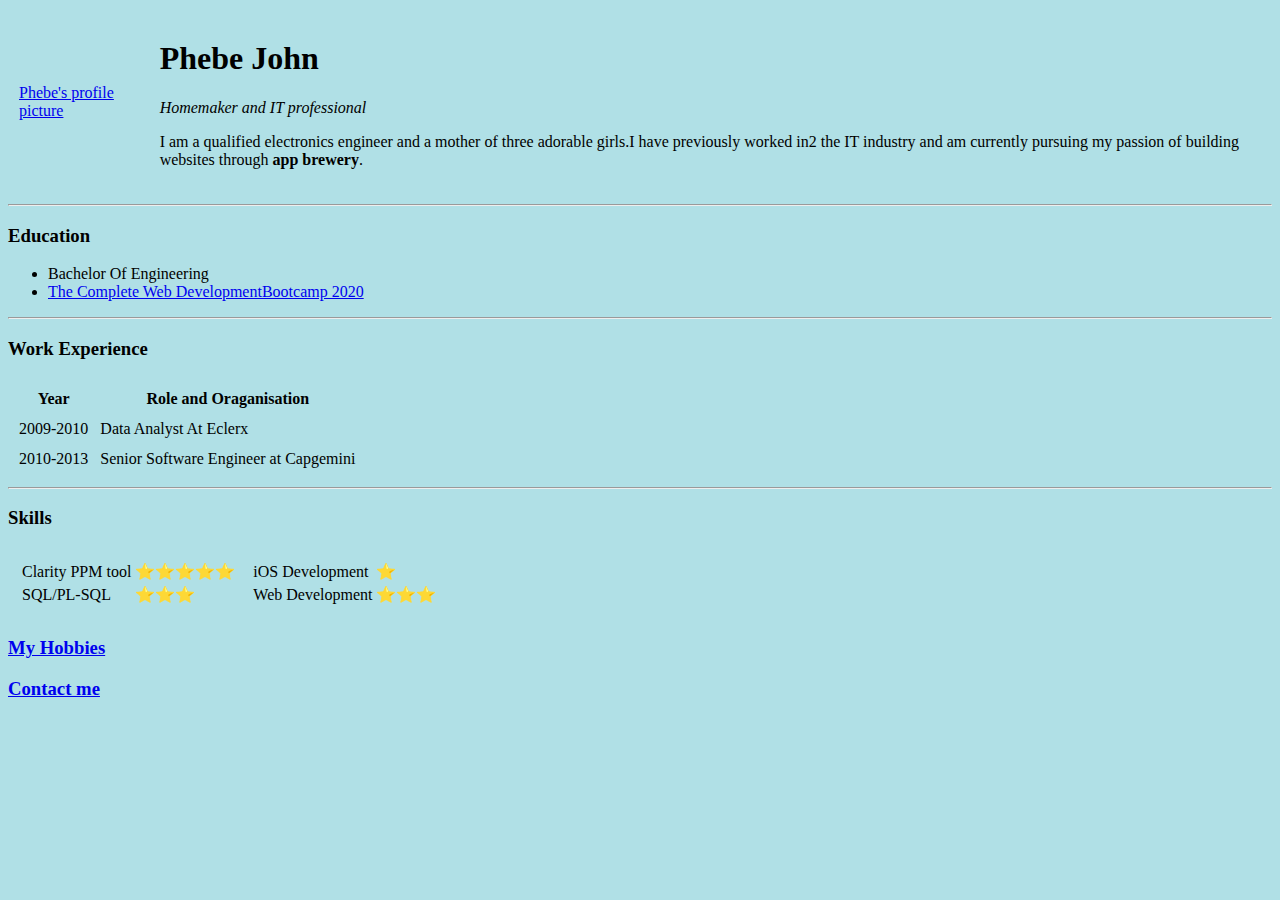
==== index.html @ 88fc774b "Add files via upload" ====
<!DOCTYPE html>
<html lang="en">

<head>
  <meta charset="UTF-8">
  <meta name="viewport" content="width=device-width, initial-scale=1.0">
  <meta http-equiv="X-UA-Compatible" content="ie=edge">

  <title>Phebe's Personal Site</title>
</head>

<body style="background-color:powderblue;">
  <table cellSpacing="10">
    <tr>
      <td><a href="images/phebe.png">Phebe's profile picture</a></td>

      <td>
        <h1>Phebe John</h1>
        <p><em>Homemaker and IT professional</em></p>
        <p>I am a qualified electronics engineer and a mother of three adorable girls.I have previously worked in2 the IT industry and am currently pursuing my passion of building websites through <b>app brewery</b>.</p>
      </td>
    </tr>
  </table>
  <hr>
  <h3>Education</h3>
  <ul>
    <li>Bachelor Of Engineering</li>
    <li><a href="https://www.udemy.com/course/the-complete-web-development-bootcamp/learn/lecture/12287450#overview">The Complete Web DevelopmentBootcamp 2020</a> </li>
  </ul>
  <hr>
  <h3>Work Experience</h3>
  <table cellSpacing="10">
    <thead>
      <tr>
        <th>Year</th>
        <th>Role and Oraganisation</th>
      </tr>
    </thead>
    <tr>
      <td>2009-2010 </td>
      <td>Data Analyst At Eclerx</td>
    </tr>
    <tr>
      <td>2010-2013</td>
      <td> Senior Software Engineer at Capgemini</td>
    </tr>
  </table>
  <hr>
  <h3>Skills</h3>
  <table cellSpacing="10">
    <tr>
      <td>
        <table>
          <tr>
            <td>Clarity PPM tool</td>
            <td>⭐⭐⭐⭐⭐</td>
          </tr>
          <tr>
            <td>SQL/PL-SQL</td>
            <td>⭐⭐⭐</td>
          </tr>
        </table>
      </td>
      <td>
        <table>
          <tr>
            <td>iOS Development</td>
            <td>⭐</td>
          </tr>
          <tr>
            <td>Web Development</td>
            <td>⭐⭐⭐</td>
          </tr>
        </table>
      </td>
    </tr>
  </table>
  <h3><a href="hobbies.html">My Hobbies</a></h3>
  <h3><a href="contact.html">Contact me</a></h3>
</body>

</html>
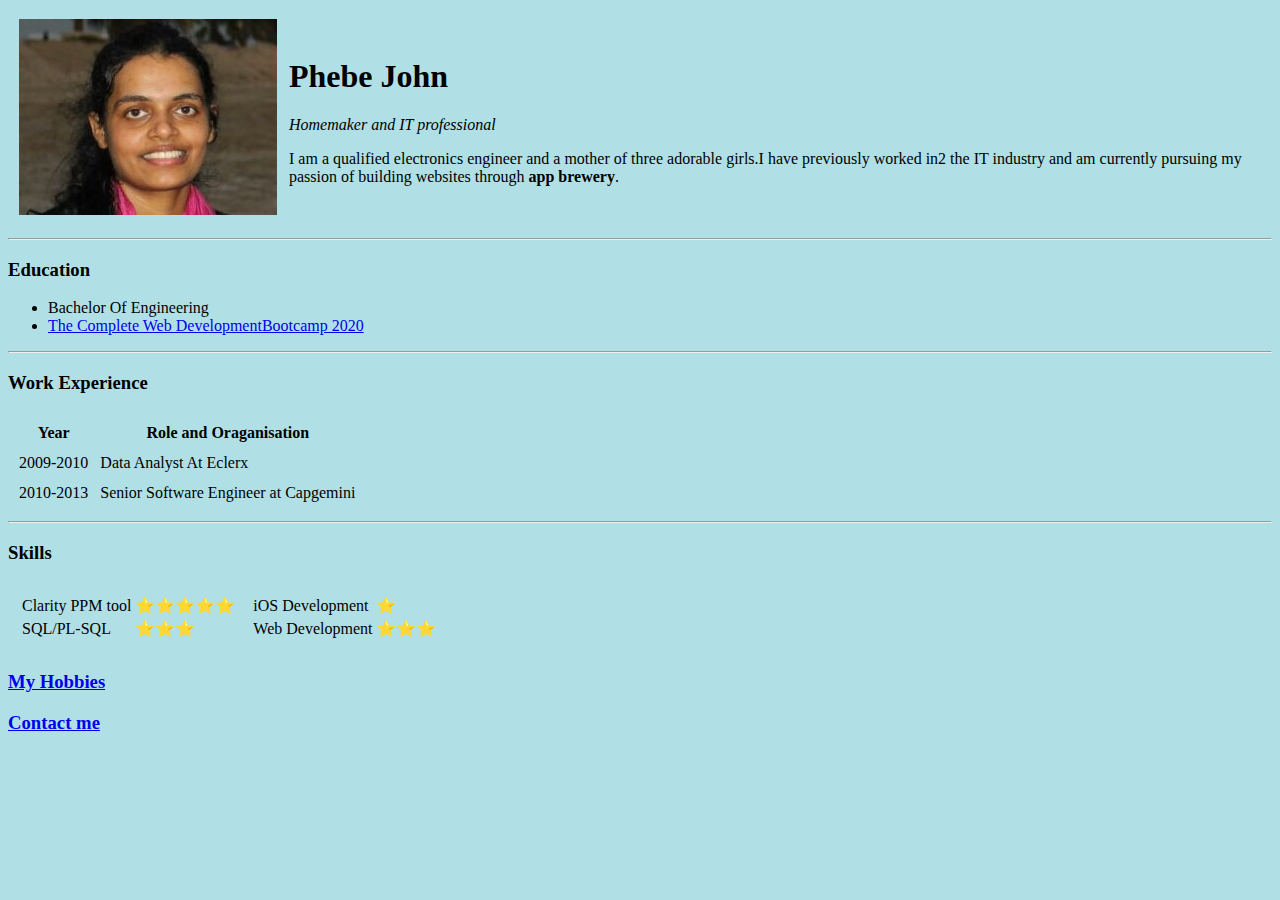
==== commit 603b971f: "Add files via upload" ====
--- a/index.html
+++ b/index.html
@@ -12,7 +12,7 @@
 <body style="background-color:powderblue;">
   <table cellSpacing="10">
     <tr>
-      <td><a href="images/phebe.png">Phebe's profile picture</a></td>
+      <td><img src="images/phebe.png" alt="Phebe's profile picture"></td>
 
       <td>
         <h1>Phebe John</h1>
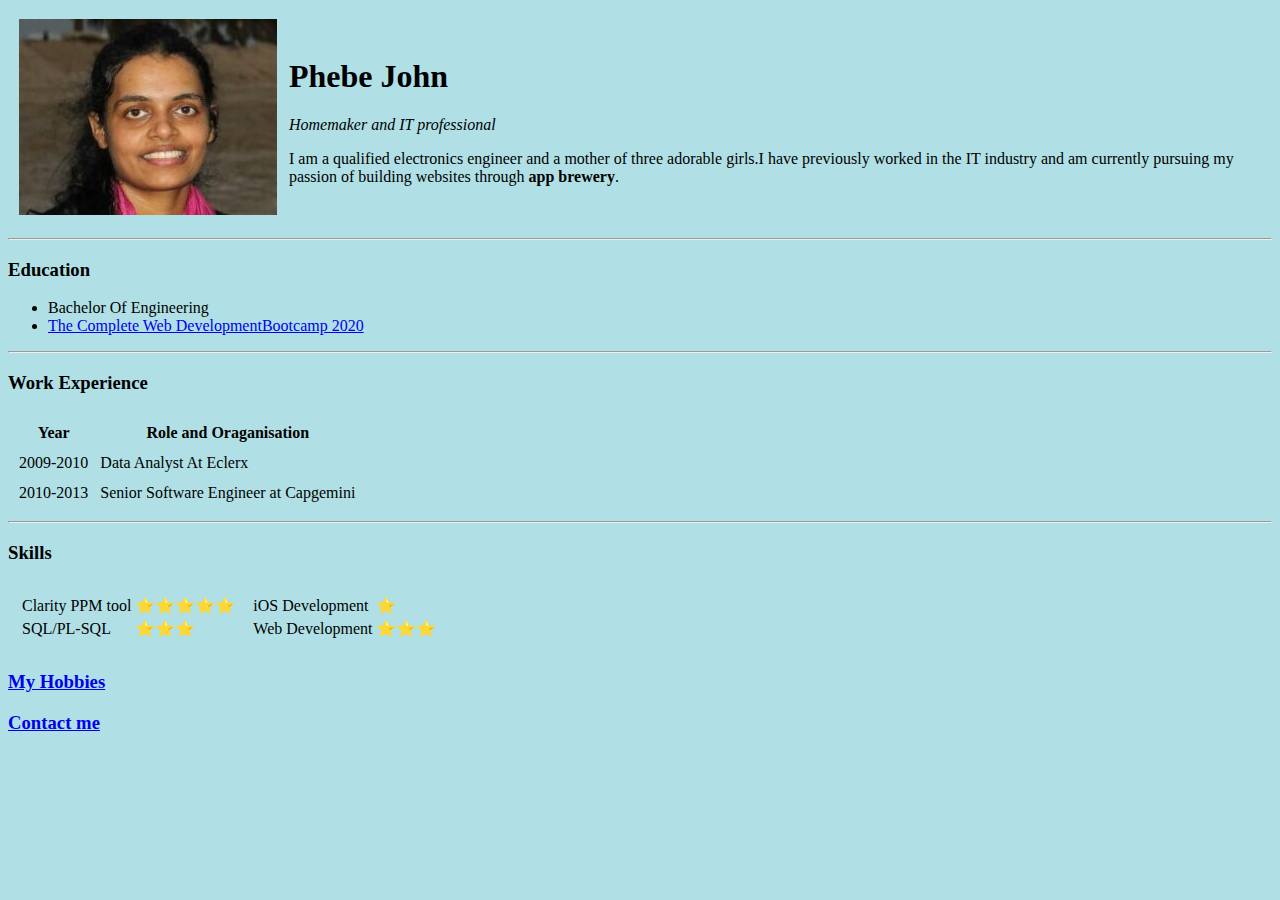
==== commit 27d74751: "Add files via upload" ====
--- a/index.html
+++ b/index.html
@@ -17,7 +17,7 @@
       <td>
         <h1>Phebe John</h1>
         <p><em>Homemaker and IT professional</em></p>
-        <p>I am a qualified electronics engineer and a mother of three adorable girls.I have previously worked in2 the IT industry and am currently pursuing my passion of building websites through <b>app brewery</b>.</p>
+        <p>I am a qualified electronics engineer and a mother of three adorable girls.I have previously worked in the IT industry and am currently pursuing my passion of building websites through <b>app brewery</b>.</p>
       </td>
     </tr>
   </table>
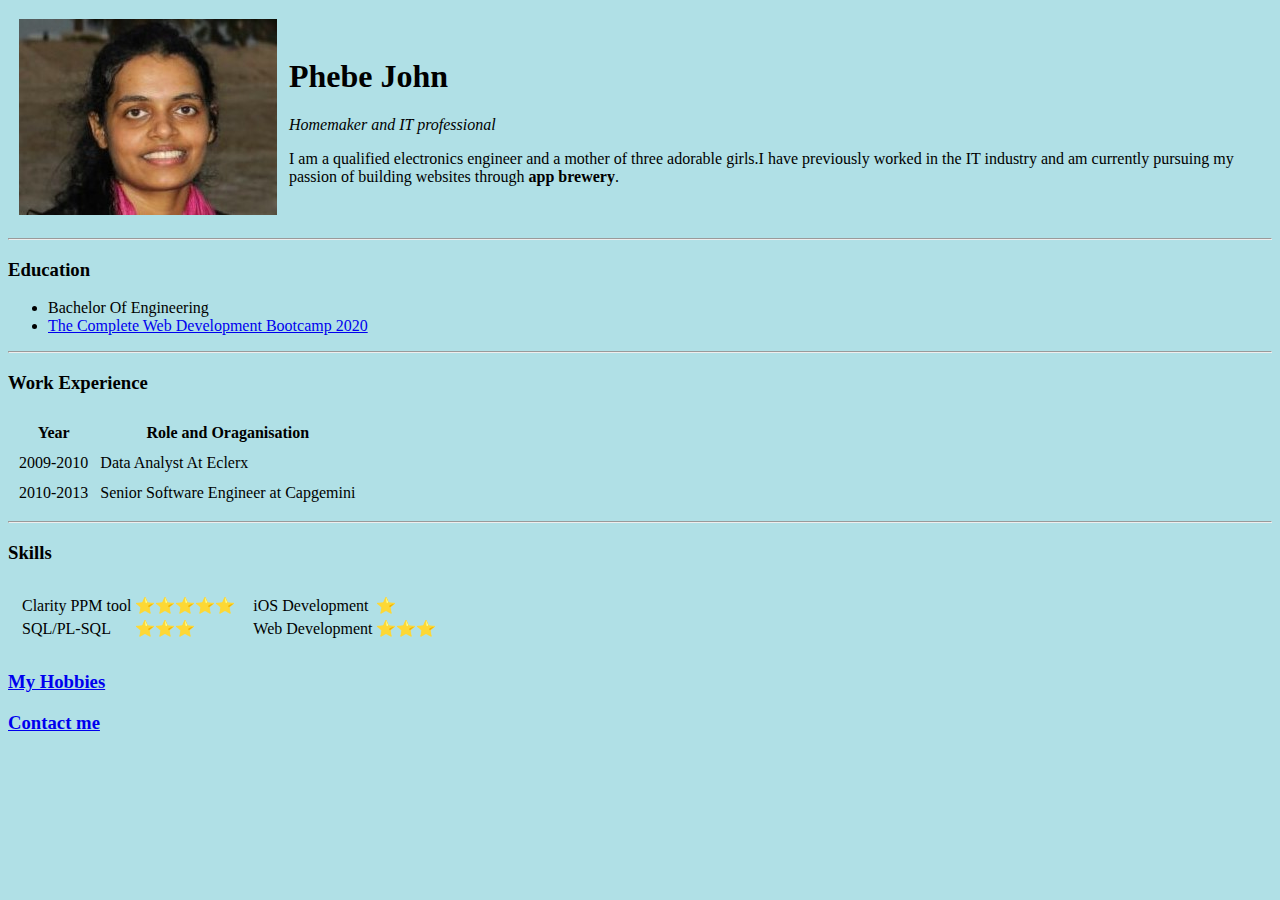
==== commit a3542d5b: "Add files via upload" ====
--- a/index.html
+++ b/index.html
@@ -25,7 +25,7 @@
   <h3>Education</h3>
   <ul>
     <li>Bachelor Of Engineering</li>
-    <li><a href="https://www.udemy.com/course/the-complete-web-development-bootcamp/learn/lecture/12287450#overview">The Complete Web DevelopmentBootcamp 2020</a> </li>
+    <li><a href="https://www.udemy.com/course/the-complete-web-development-bootcamp/learn/lecture/12287450#overview">The Complete Web Development Bootcamp 2020</a> </li>
   </ul>
   <hr>
   <h3>Work Experience</h3>
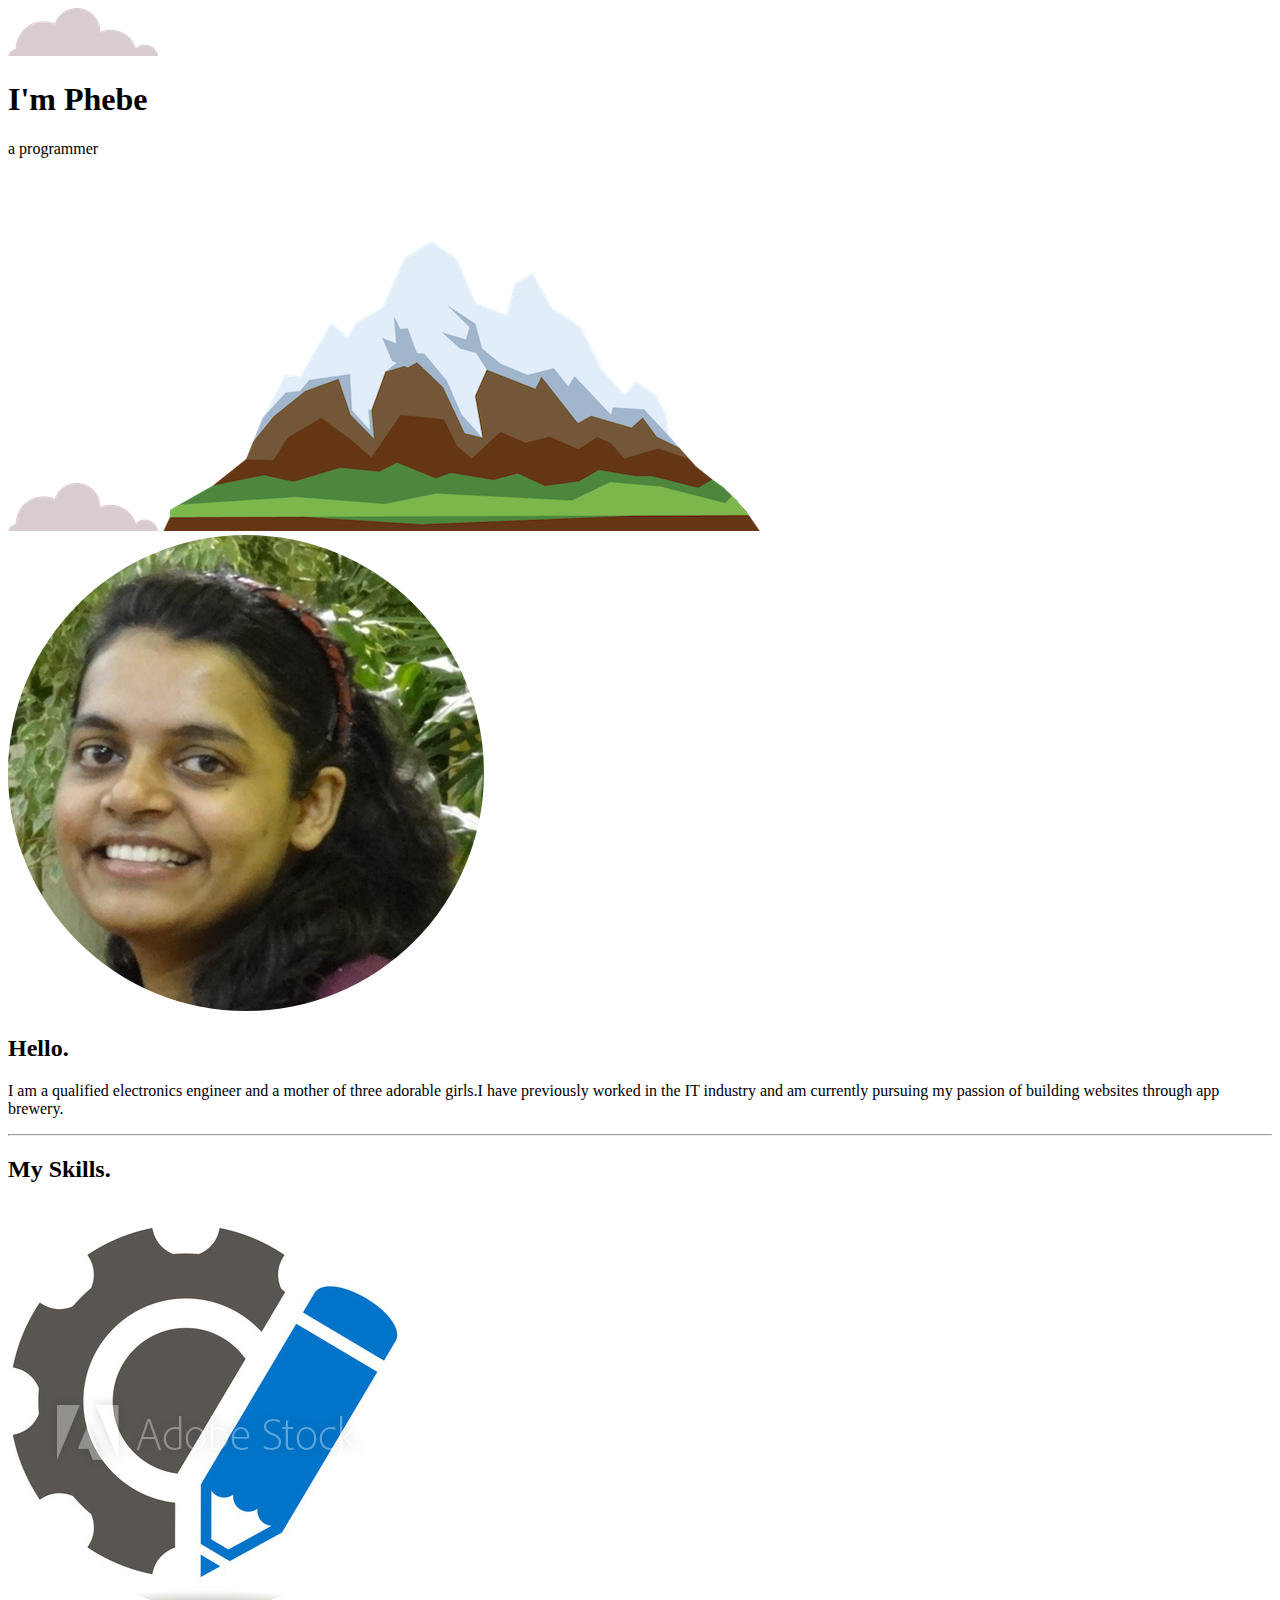
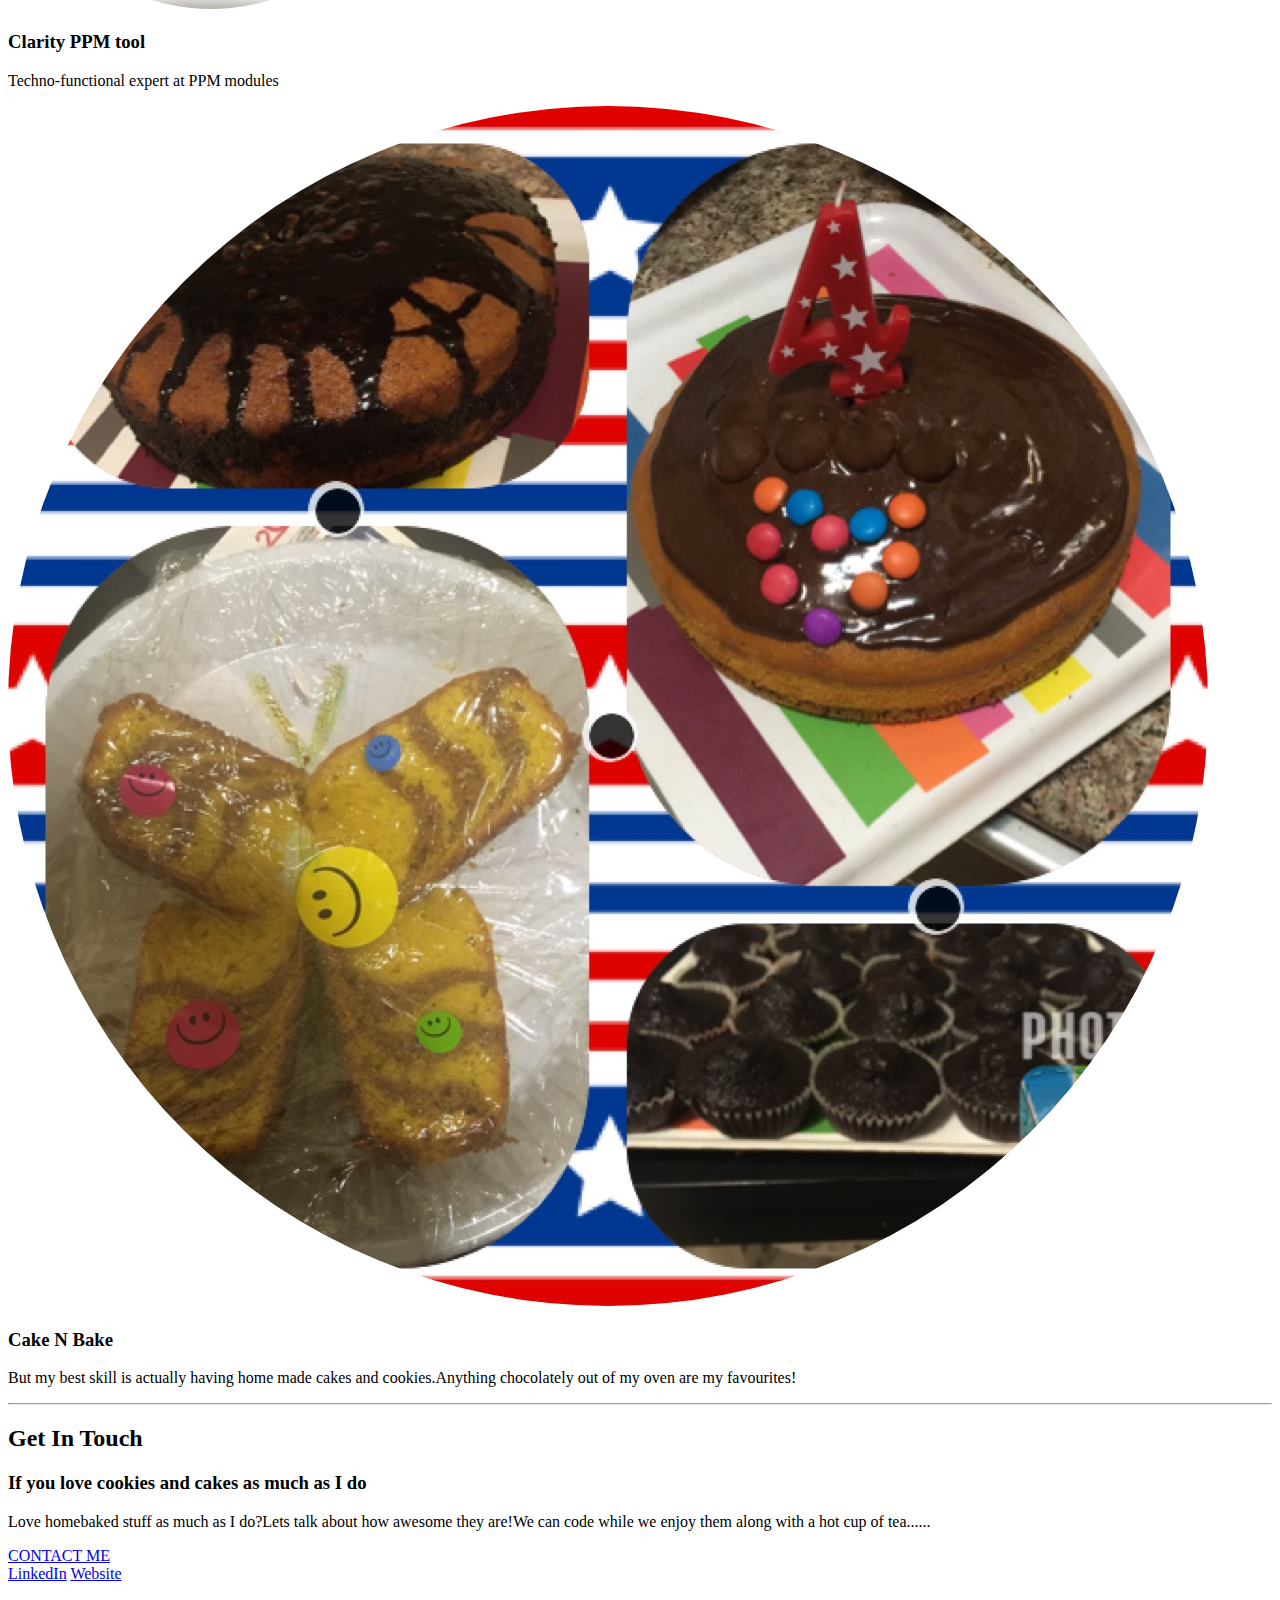
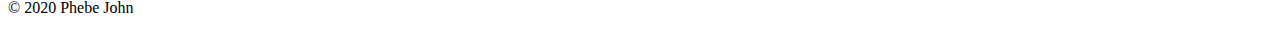
==== commit bcd5edcc: "Add files via upload" ====
--- a/index.html
+++ b/index.html
@@ -1,82 +1,66 @@
 <!DOCTYPE html>
 <html lang="en">
-
 <head>
   <meta charset="UTF-8">
   <meta name="viewport" content="width=device-width, initial-scale=1.0">
   <meta http-equiv="X-UA-Compatible" content="ie=edge">
+  <title> Phebe John</title>
+    <link rel="icon"  href="images/favicon.ico">
+  <link rel="stylesheet" href="css/styles.css">
+  <link href="https://fonts.googleapis.com/css?family=Merriweather|Montserrat|Sacramento&display=swap" rel="stylesheet">
+</head>
+<body>
 
-  <title>Phebe's Personal Site</title>
-</head>
+  <div class="top-container">
 
-<body style="background-color:powderblue;">
-  <table cellSpacing="10">
-    <tr>
-      <td><img src="images/phebe.png" alt="Phebe's profile picture"></td>
+      <img class="cloud1" src="images/cloud.png" alt="cloud-img">
 
-      <td>
-        <h1>Phebe John</h1>
-        <p><em>Homemaker and IT professional</em></p>
-        <p>I am a qualified electronics engineer and a mother of three adorable girls.I have previously worked in the IT industry and am currently pursuing my passion of building websites through <b>app brewery</b>.</p>
-      </td>
-    </tr>
-  </table>
-  <hr>
-  <h3>Education</h3>
-  <ul>
-    <li>Bachelor Of Engineering</li>
-    <li><a href="https://www.udemy.com/course/the-complete-web-development-bootcamp/learn/lecture/12287450#overview">The Complete Web Development Bootcamp 2020</a> </li>
-  </ul>
-  <hr>
-  <h3>Work Experience</h3>
-  <table cellSpacing="10">
-    <thead>
-      <tr>
-        <th>Year</th>
-        <th>Role and Oraganisation</th>
-      </tr>
-    </thead>
-    <tr>
-      <td>2009-2010 </td>
-      <td>Data Analyst At Eclerx</td>
-    </tr>
-    <tr>
-      <td>2010-2013</td>
-      <td> Senior Software Engineer at Capgemini</td>
-    </tr>
-  </table>
-  <hr>
-  <h3>Skills</h3>
-  <table cellSpacing="10">
-    <tr>
-      <td>
-        <table>
-          <tr>
-            <td>Clarity PPM tool</td>
-            <td>⭐⭐⭐⭐⭐</td>
-          </tr>
-          <tr>
-            <td>SQL/PL-SQL</td>
-            <td>⭐⭐⭐</td>
-          </tr>
-        </table>
-      </td>
-      <td>
-        <table>
-          <tr>
-            <td>iOS Development</td>
-            <td>⭐</td>
-          </tr>
-          <tr>
-            <td>Web Development</td>
-            <td>⭐⭐⭐</td>
-          </tr>
-        </table>
-      </td>
-    </tr>
-  </table>
-  <h3><a href="hobbies.html">My Hobbies</a></h3>
-  <h3><a href="contact.html">Contact me</a></h3>
-</body>
 
-</html>
+  <h1>I'm Phebe</h1>
+  <p>a <span class="pro">pro</span>grammer</p>
+
+
+
+  <img class="cloud2" src="images/cloud.png" alt="cloud-img">
+
+
+
+  <img src="images/mountain.png" alt="mountain-img">
+  </div>
+
+  <div class="middle-container">
+    <div class="profile">
+      <img class="profpic" src="images/phebe.png" alt="">
+      <h2>Hello.</h2>
+      <p>I am a qualified electronics engineer and a mother of three adorable girls.I have previously worked in the IT industry and am currently pursuing my passion of building websites through app brewery.</p>
+    </div>
+    <hr>
+    <div class="skills">
+      <h2>My Skills.</h2>
+      <div class="skill-row">
+        <img class="pic" src="images/skill1.png" alt="">
+        <h3>Clarity PPM tool
+</h3>
+        <p>Techno-functional expert at PPM modules</p>
+      </div>
+      <div class="skill-row">
+        <img class="pic" src="images/cake.png" alt="">
+        <h3>Cake N Bake</h3>
+        <p>But my best skill is actually having home made cakes and cookies.Anything chocolately out of my oven are my favourites!</p>
+      </div>
+    </div>
+    <hr>
+    <div class="contact-me">
+      <h2>Get In Touch</h2>
+      <h3>If you love cookies and cakes as much as I do</h3>
+      <p>Love homebaked stuff as much as I do?Lets talk about how awesome they are!We can code while we enjoy them along with a hot cup of tea......</p>
+      <a class="btn" href="phebsjohn@gmail.com">CONTACT ME</a>
+    </div>
+  </div>
+
+
+  <div class="bottom-container">
+    <a class="footer-link" href="https://www.linkedin.com/in/phebe-benson-varghese-105a2b46/">LinkedIn</a>
+    <a class="footer-link" href="https://phebejohn.github.io/cv/">Website</a>
+    <p>© 2020 Phebe John</p>
+  </div>
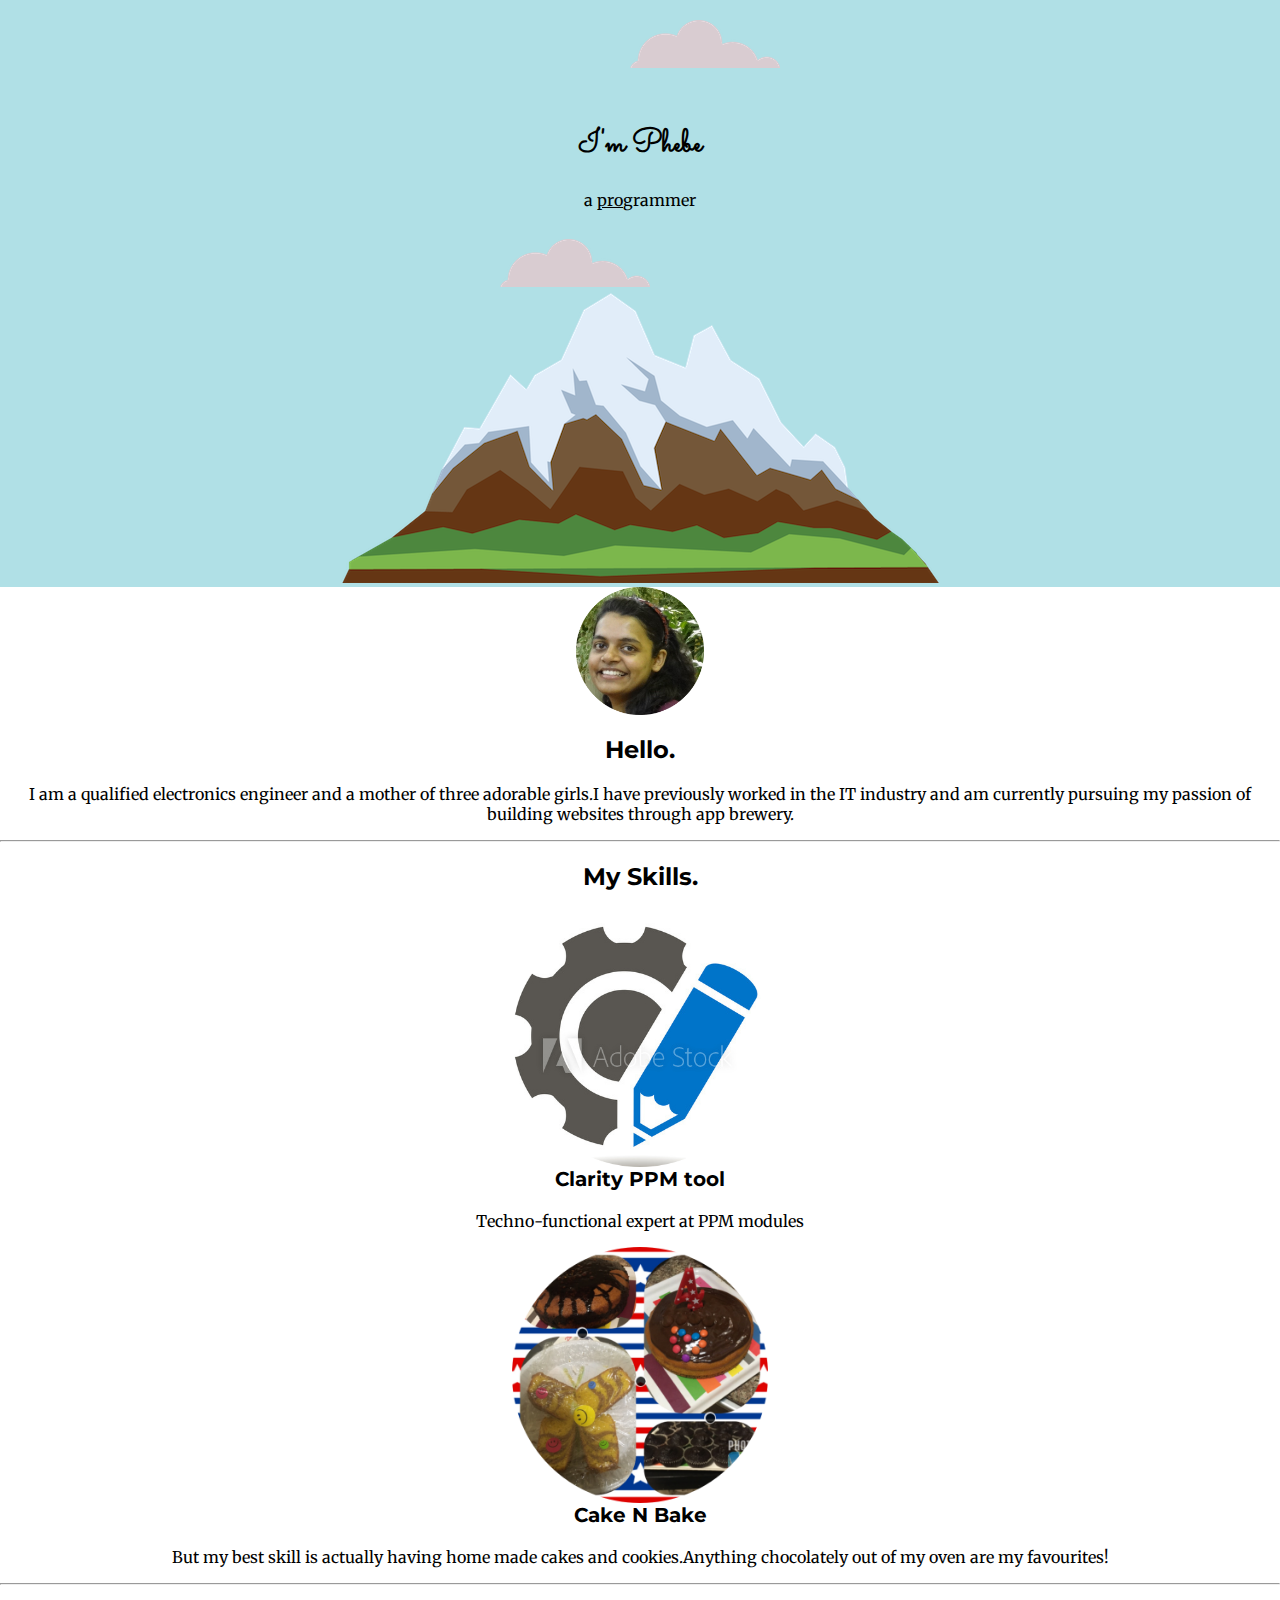
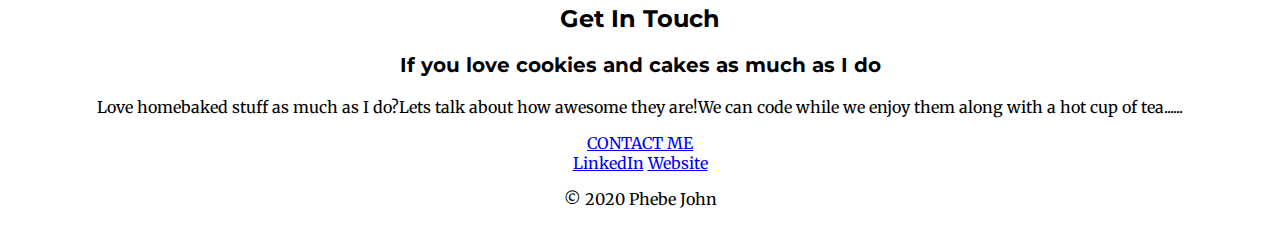
==== commit 99bdd0d9: "Add files via upload" ====
--- a/index.html
+++ b/index.html
@@ -6,7 +6,7 @@
   <meta http-equiv="X-UA-Compatible" content="ie=edge">
   <title> Phebe John</title>
     <link rel="icon"  href="images/favicon.ico">
-  <link rel="stylesheet" href="css/styles.css">
+  <link rel="stylesheet" href="CSS/styles.css">
   <link href="https://fonts.googleapis.com/css?family=Merriweather|Montserrat|Sacramento&display=swap" rel="stylesheet">
 </head>
 <body>
--- a/CSS/styles.css
+++ b/CSS/styles.css
@@ -0,0 +1,58 @@
+body
+{
+  margin:0;
+text-align: center;
+background-color: white;
+font-family:'Merriweather', serif;
+}
+
+/*margin: 0 auto 0 auto; OR margin:0 auto;  when the width is specified then use margin auto ,when width is not specified use text-align:centre */
+.top-container{
+position: relative;
+padding-top: 100px;
+background-color:powderblue;}
+
+
+.cloud1{
+position:absolute;
+right:500px;
+top:20px;}
+
+h1{
+  font-family: 'Sacramento', cursive;
+}
+h2{
+  font-family: 'Montserrat', sans-serif;}
+h3{margin-top:0;
+  font-size: 20px;
+  font-family: 'Montserrat', sans-serif;}
+
+.cloud2{
+position: absolute;
+left: 500px;
+bottom:300px;
+}
+
+
+.middle-container{
+
+}
+
+.bottom-container{
+
+}
+
+p{font-}
+.pro{text-decoration: underline;}
+.pic{
+  display: block;
+ margin-left: auto;
+ margin-right: auto;
+ width: 20%;
+}
+.profpic{
+  display: block;
+ margin-left: auto;
+ margin-right: auto;
+ width: 10%;
+}
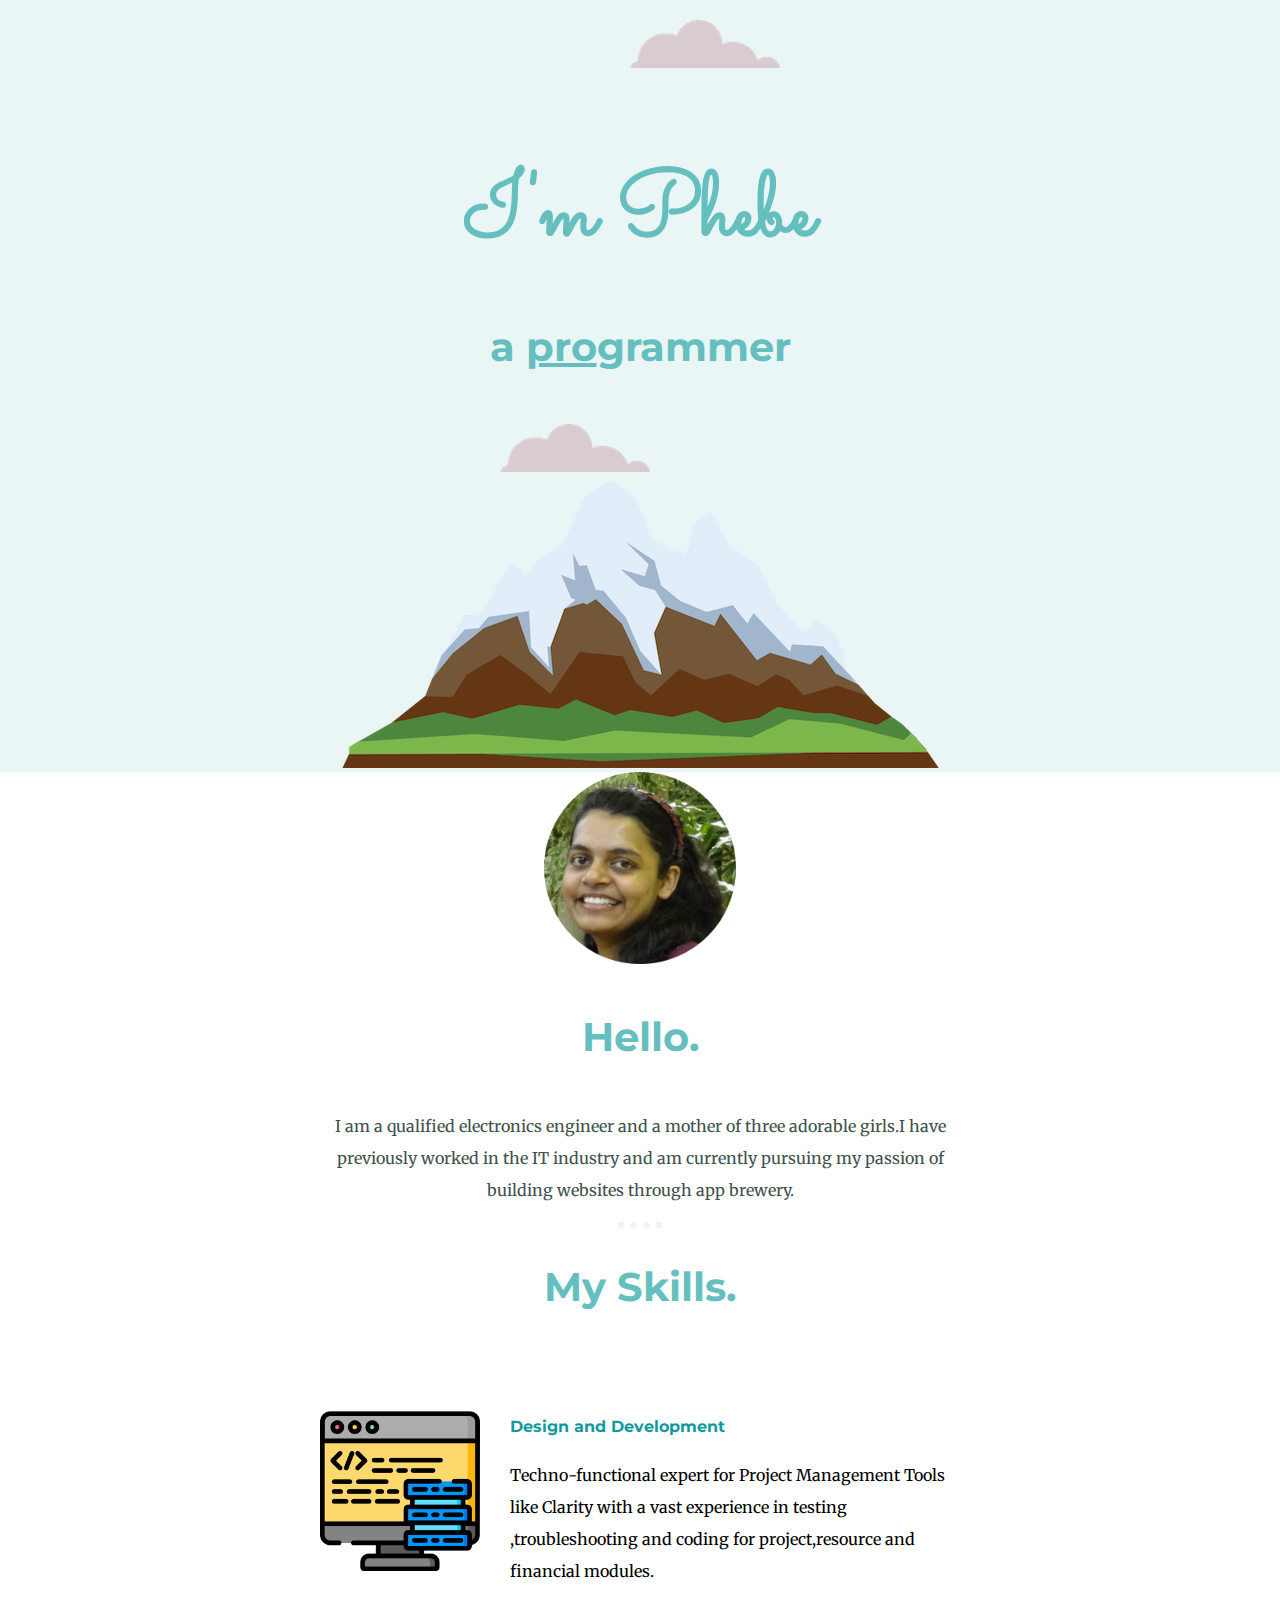
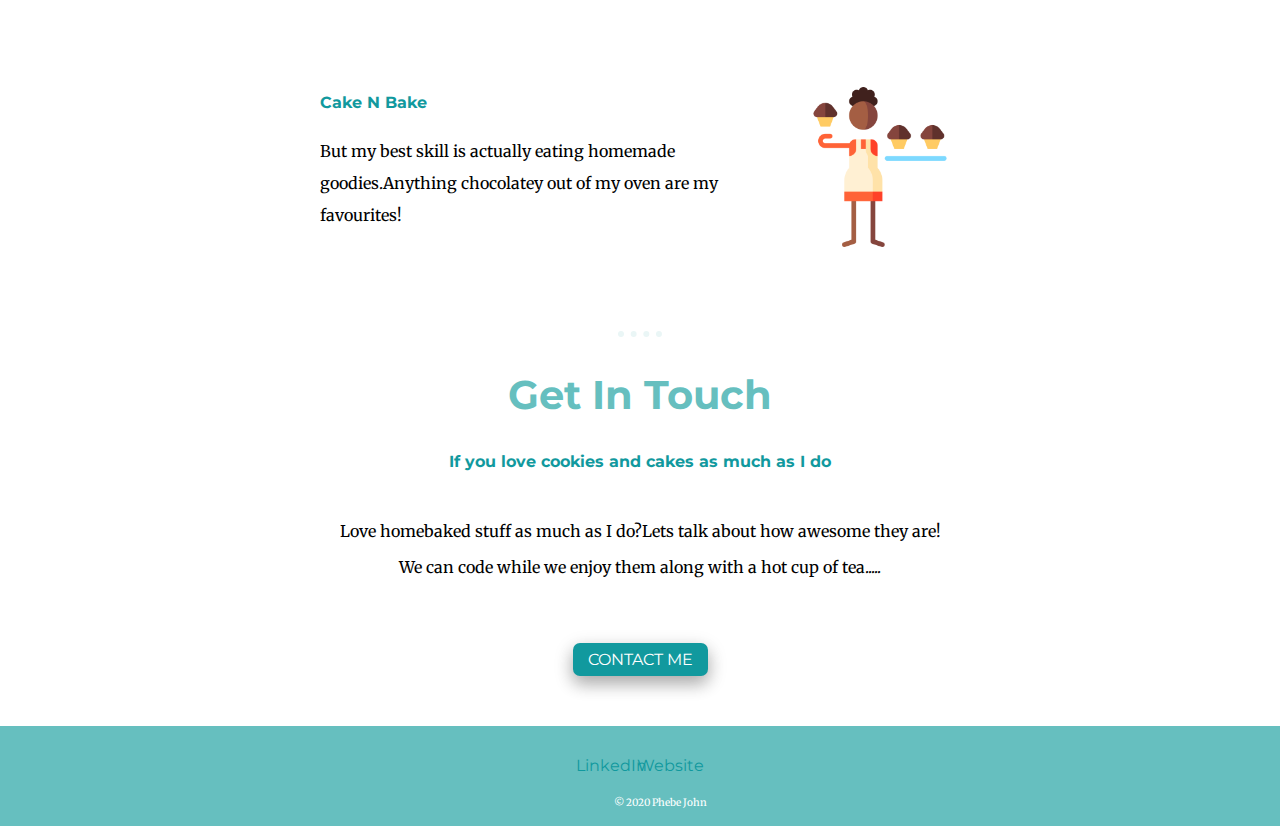
==== commit 58b4e18e: "Add files via upload" ====
--- a/index.html
+++ b/index.html
@@ -17,14 +17,8 @@
 
 
   <h1>I'm Phebe</h1>
-  <p>a <span class="pro">pro</span>grammer</p>
-
-
-
+  <p class="proheader"> a <span class="pro">pro</span>grammer</p></p>
   <img class="cloud2" src="images/cloud.png" alt="cloud-img">
-
-
-
   <img src="images/mountain.png" alt="mountain-img">
   </div>
 
@@ -38,29 +32,31 @@
     <div class="skills">
       <h2>My Skills.</h2>
       <div class="skill-row">
-        <img class="pic" src="images/skill1.png" alt="">
-        <h3>Clarity PPM tool
+        <img class="pic1" src="images/skill1.png" alt="">
+        <h3>Design and Development
 </h3>
-        <p>Techno-functional expert at PPM modules</p>
+        <p >Techno-functional expert for Project Management Tools like Clarity with a vast experience in testing ,troubleshooting and coding for project,resource and financial modules.</p>
       </div>
       <div class="skill-row">
-        <img class="pic" src="images/cake.png" alt="">
+        <img class="pic2" src="images/cake.png" alt="">
         <h3>Cake N Bake</h3>
-        <p>But my best skill is actually having home made cakes and cookies.Anything chocolately out of my oven are my favourites!</p>
+        <p>But my best skill is actually eating homemade goodies.Anything chocolatey out of my oven are my favourites!</p>
       </div>
     </div>
     <hr>
     <div class="contact-me">
       <h2>Get In Touch</h2>
       <h3>If you love cookies and cakes as much as I do</h3>
-      <p>Love homebaked stuff as much as I do?Lets talk about how awesome they are!We can code while we enjoy them along with a hot cup of tea......</p>
+
+      <p class="endline">Love homebaked stuff as much as I do?Lets talk about how awesome they are!</p>
+        <p>We can code while we enjoy them along with a hot cup of tea.....</p>
       <a class="btn" href="phebsjohn@gmail.com">CONTACT ME</a>
     </div>
   </div>
 
 
   <div class="bottom-container">
-    <a class="footer-link" href="https://www.linkedin.com/in/phebe-benson-varghese-105a2b46/">LinkedIn</a>
-    <a class="footer-link" href="https://phebejohn.github.io/cv/">Website</a>
-    <p>© 2020 Phebe John</p>
+    <a class="footer-link1" href="https://www.linkedin.com/in/phebe-benson-varghese-105a2b46/">LinkedIn</a>
+    <a class="footer-link2" href="https://phebejohn.github.io/cv/">Website</a>
+    <p class="copyrght">© 2020 Phebe John</p>
   </div>
--- a/CSS/styles.css
+++ b/CSS/styles.css
@@ -10,49 +10,142 @@
 .top-container{
 position: relative;
 padding-top: 100px;
-background-color:powderblue;}
+background-color:#EAF6F6;}
 
 
 .cloud1{
 position:absolute;
 right:500px;
 top:20px;}
-
-h1{
-  font-family: 'Sacramento', cursive;
-}
-h2{
-  font-family: 'Montserrat', sans-serif;}
-h3{margin-top:0;
-  font-size: 20px;
-  font-family: 'Montserrat', sans-serif;}
-
 .cloud2{
 position: absolute;
 left: 500px;
 bottom:300px;
 }
+.proheader{
+color: #66BFBF;
 
+}
+h1{
+  margin:50px auto 0 auto;
+  font-size:5.625rem;
+  color: #66BFBF;
+  font-family: 'Sacramento', cursive;
+}
 
-.middle-container{
+.proheader
+{
+  font-weight:bold;
+    font-size:2.5rem;
+    color: #66BFBF;
+  font-family: 'Montserrat', sans-serif;}
+h2{
+  font-weight: bold;
+    font-size:2.5rem;
+    color: #66BFBF;
+  font-family: 'Montserrat', sans-serif;}
+h3{color:#11999E;
+  margin-top:0;
+  font-size: 1rem;
+  font-family: 'Montserrat', sans-serif;}
+.endline{margin-top: 50px;}
+  .btn {
+    background-color: #11999E; /* Green */
+    border:none;
+    border-radius: 7px;
+box-shadow: 0 8px 16px 0 rgba(0,0,0,0.2), 0 6px 20px 0 rgba(0,0,0,0.19);
+    color: white;
+    padding: 7px 15px;
+    text-align: center;
+    font-family:  'Montserrat', sans-serif;
+    display: inline-block;
+
+    font-size:  1rem;
+    text-decoration: none;
+    margin-top: 50px;
+  }
+.footer-link1{
+  position: absolute;
+  top:30%;
+  left:45%;
+  font-size: 1rem;
+  font-family: 'Montserrat', sans-serif;
+  color: #11999E;
+text-decoration: none;
 
 }
 
+.footer-link2{
+  position: absolute;
+  top:30%;
+  right:45%;
+  font-size: 1rem;
+  font-family: 'Montserrat', sans-serif;
+  color: #11999E;
+text-decoration: none;
+
+}
+.middle-container{
+}
 .bottom-container{
+  position: relative;
+  padding-top: 50px;
+  padding-bottom: 50px;
+  background-color:#66BFBF;
+margin-top:50px;
+color:white;
+font-size: 10px;
+}
+.copyrght{position:absolute;
+top:60%;
+left:48%; }
+.pic1
+{
+  width:25%;
+  float: left;
+  margin-right:30px;
+
+}
+.pic2
+{
+  width:25%;
+  float: right;
+  margin-left:30px;
 
 }
 
-p{font-}
+
 .pro{text-decoration: underline;}
-.pic{
-  display: block;
- margin-left: auto;
- margin-right: auto;
- width: 20%;
+.skill-row
+{
+ margin: 100px auto 100px auto ;
+ text-align: left;
+ width: 50%;
+ line-height: 2;
 }
+
+
+hr {
+  border-style: none;
+  border-top-style: dotted ;
+  border-top-color: #EAF6F6;
+  border-top-width: 6px;
+  width:3.5%
+}
+
+
+
 .profpic{
   display: block;
  margin-left: auto;
  margin-right: auto;
- width: 10%;
+ width: 30%;
 }
+.profile{width:50%;
+  color: #40514E;
+  margin-left: auto;
+  margin-right: auto;
+line-height: 2;}
+
+/*.skill1-desc{clear:left;}
+.skill2-desc{clear:right;}
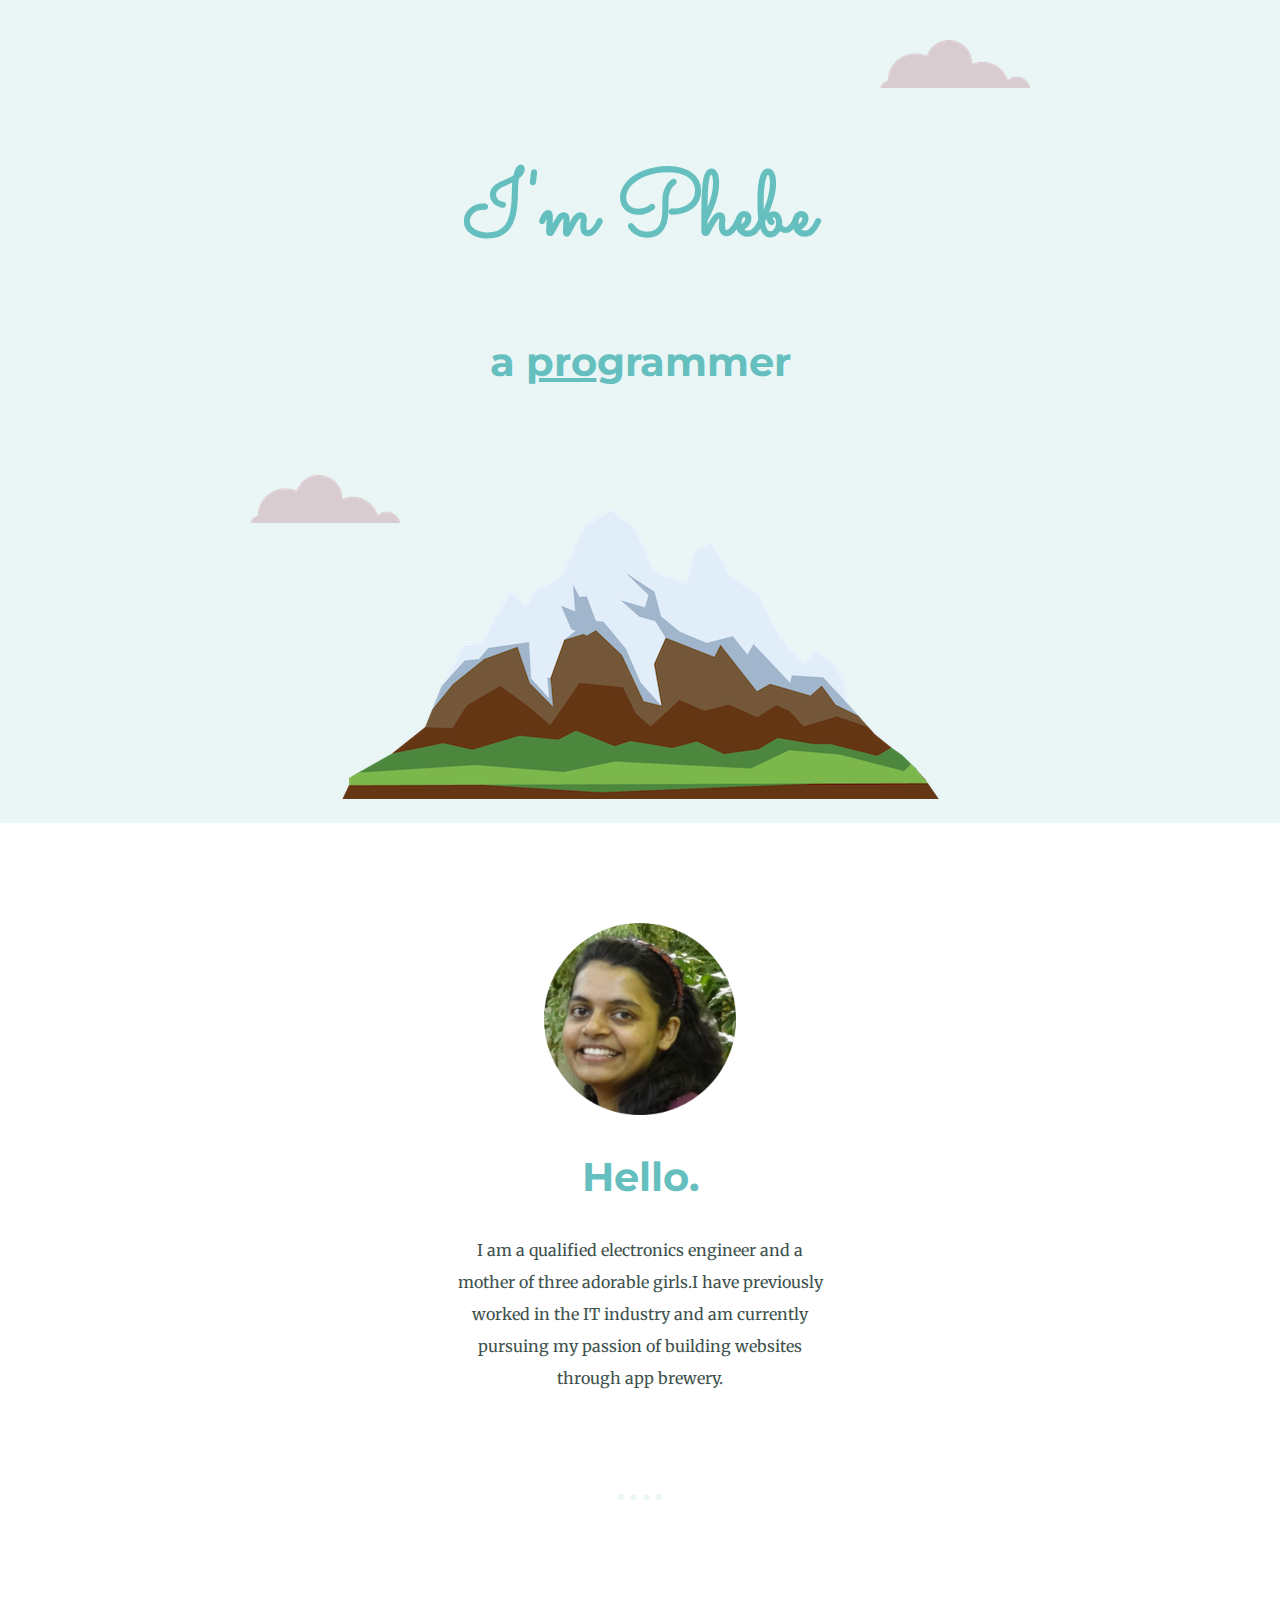
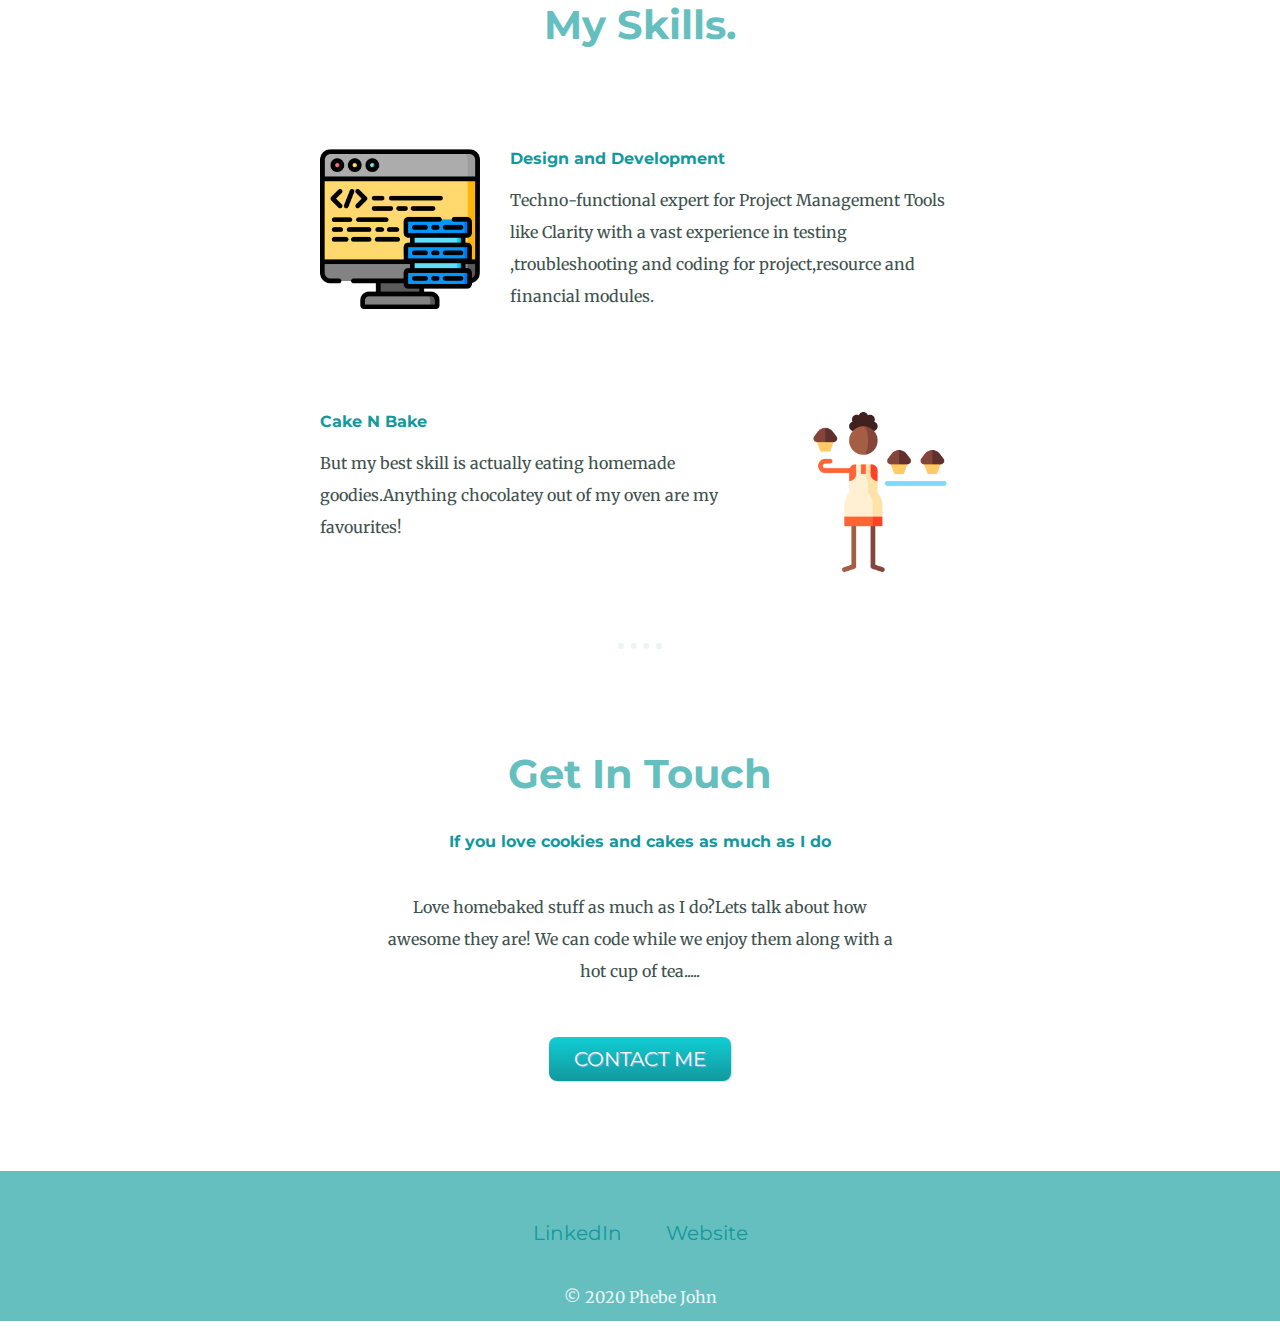
==== commit c91b6a2b: "Add files via upload" ====
--- a/index.html
+++ b/index.html
@@ -48,8 +48,8 @@
       <h2>Get In Touch</h2>
       <h3>If you love cookies and cakes as much as I do</h3>
 
-      <p class="endline">Love homebaked stuff as much as I do?Lets talk about how awesome they are!</p>
-        <p>We can code while we enjoy them along with a hot cup of tea.....</p>
+      <p class="endline">Love homebaked stuff as much as I do?Lets talk about how awesome they are!
+        We can code while we enjoy them along with a hot cup of tea.....</p>
       <a class="btn" href="phebsjohn@gmail.com">CONTACT ME</a>
     </div>
   </div>
--- a/CSS/styles.css
+++ b/CSS/styles.css
@@ -4,22 +4,25 @@
 text-align: center;
 background-color: white;
 font-family:'Merriweather', serif;
+color: #40514E;
 }
 
 /*margin: 0 auto 0 auto; OR margin:0 auto;  when the width is specified then use margin auto ,when width is not specified use text-align:centre */
 .top-container{
 position: relative;
 padding-top: 100px;
-background-color:#EAF6F6;}
+padding-bottom: 20px;
+background-color:#EAF6F6;
+}
 
 
 .cloud1{
 position:absolute;
-right:500px;
-top:20px;}
+right:250px;
+top:40px;}
 .cloud2{
 position: absolute;
-left: 500px;
+left: 250px;
 bottom:300px;
 }
 .proheader{
@@ -43,62 +46,73 @@
   font-weight: bold;
     font-size:2.5rem;
     color: #66BFBF;
-  font-family: 'Montserrat', sans-serif;}
+  font-family: 'Montserrat', sans-serif;
+padding-bottom: :10px;
+}
 h3{color:#11999E;
   margin-top:0;
   font-size: 1rem;
   font-family: 'Montserrat', sans-serif;}
-.endline{margin-top: 50px;}
+
+
   .btn {
-    background-color: #11999E; /* Green */
-    border:none;
-    border-radius: 7px;
-box-shadow: 0 8px 16px 0 rgba(0,0,0,0.2), 0 6px 20px 0 rgba(0,0,0,0.19);
-    color: white;
-    padding: 7px 15px;
-    text-align: center;
-    font-family:  'Montserrat', sans-serif;
-    display: inline-block;
 
-    font-size:  1rem;
-    text-decoration: none;
-    margin-top: 50px;
-  }
-.footer-link1{
-  position: absolute;
-  top:30%;
-  left:45%;
-  font-size: 1rem;
   font-family: 'Montserrat', sans-serif;
+  color: #FFFFFF !important;
+  font-size: 20px;
+  text-shadow: 1px 1px 0px #7CACDE;
+  box-shadow: 1px 1px 1px #BEE2F9;
+  padding: 10px 25px;
+  -moz-border-radius: 8px;
+  -webkit-border-radius: 8px;
+  border-radius: 8px;
+  background: #63B8EE;
+  background: linear-gradient(top,  #11CDD4,  #11999E);
+  background: -ms-linear-gradient(top,  #11CDD4,  #11999E);
+  background: -webkit-gradient(linear, left top, left bottom, from(#11CDD4), to(#11999E));
+  background: -moz-linear-gradient(top,  #11CDD4,  #11999E);
+}
+.btn:hover {
+  color: #14396A !important;
+  background: #468CCF;
+  background: linear-gradient(top,  #30E3CB,  #2BC4AD);
+  background: -ms-linear-gradient(top,  #30E3CB,  #2BC4AD);
+  background: -webkit-gradient(linear, left top, left bottom, from(#30E3CB), to(#2BC4AD));
+  background: -moz-linear-gradient(top,  #30E3CB,  #2BC4AD);
+}
+
+
+
+
+
+a{
+  font-family: 'Montserrat', sans-serif;
+  font-size: 20px;
   color: #11999E;
-text-decoration: none;
+  margin:10px 20px;
+  text-decoration: none;
 
 }
-
-.footer-link2{
-  position: absolute;
-  top:30%;
-  right:45%;
-  font-size: 1rem;
-  font-family: 'Montserrat', sans-serif;
-  color: #11999E;
-text-decoration: none;
+a:hover{color:#EAF6F6;}
+.middle-container{
+  margin:100px 0;
+  margin-bottom: 100px;
 
 }
-.middle-container{
-}
 .bottom-container{
+
   position: relative;
   padding-top: 50px;
   padding-bottom: 50px;
   background-color:#66BFBF;
 margin-top:50px;
 color:white;
-font-size: 10px;
+height:50px;
 }
-.copyrght{position:absolute;
-top:60%;
-left:48%; }
+.copyrght{font-size:0.75 rem;
+  color:#EAF6F6;
+  padding:20px 0;
+}
 .pic1
 {
   width:25%;
@@ -121,7 +135,7 @@
  margin: 100px auto 100px auto ;
  text-align: left;
  width: 50%;
- line-height: 2;
+
 }
 
 
@@ -130,22 +144,25 @@
   border-top-style: dotted ;
   border-top-color: #EAF6F6;
   border-top-width: 6px;
-  width:3.5%
-}
+  width:3.5%;
+margin:100px auto;}
 
-
+p{line-height: 2;}
+.endline{width:40%;
+margin: 40px auto 60px;}
 
 .profpic{
-  display: block;
+
  margin-left: auto;
  margin-right: auto;
- width: 30%;
+ width: 50%;
 }
-.profile{width:50%;
-  color: #40514E;
-  margin-left: auto;
-  margin-right: auto;
-line-height: 2;}
+.profile{width:30%;
+
+  margin: auto;
+
+-
+padding-bottom: 20px;}
 
 /*.skill1-desc{clear:left;}
 .skill2-desc{clear:right;}
